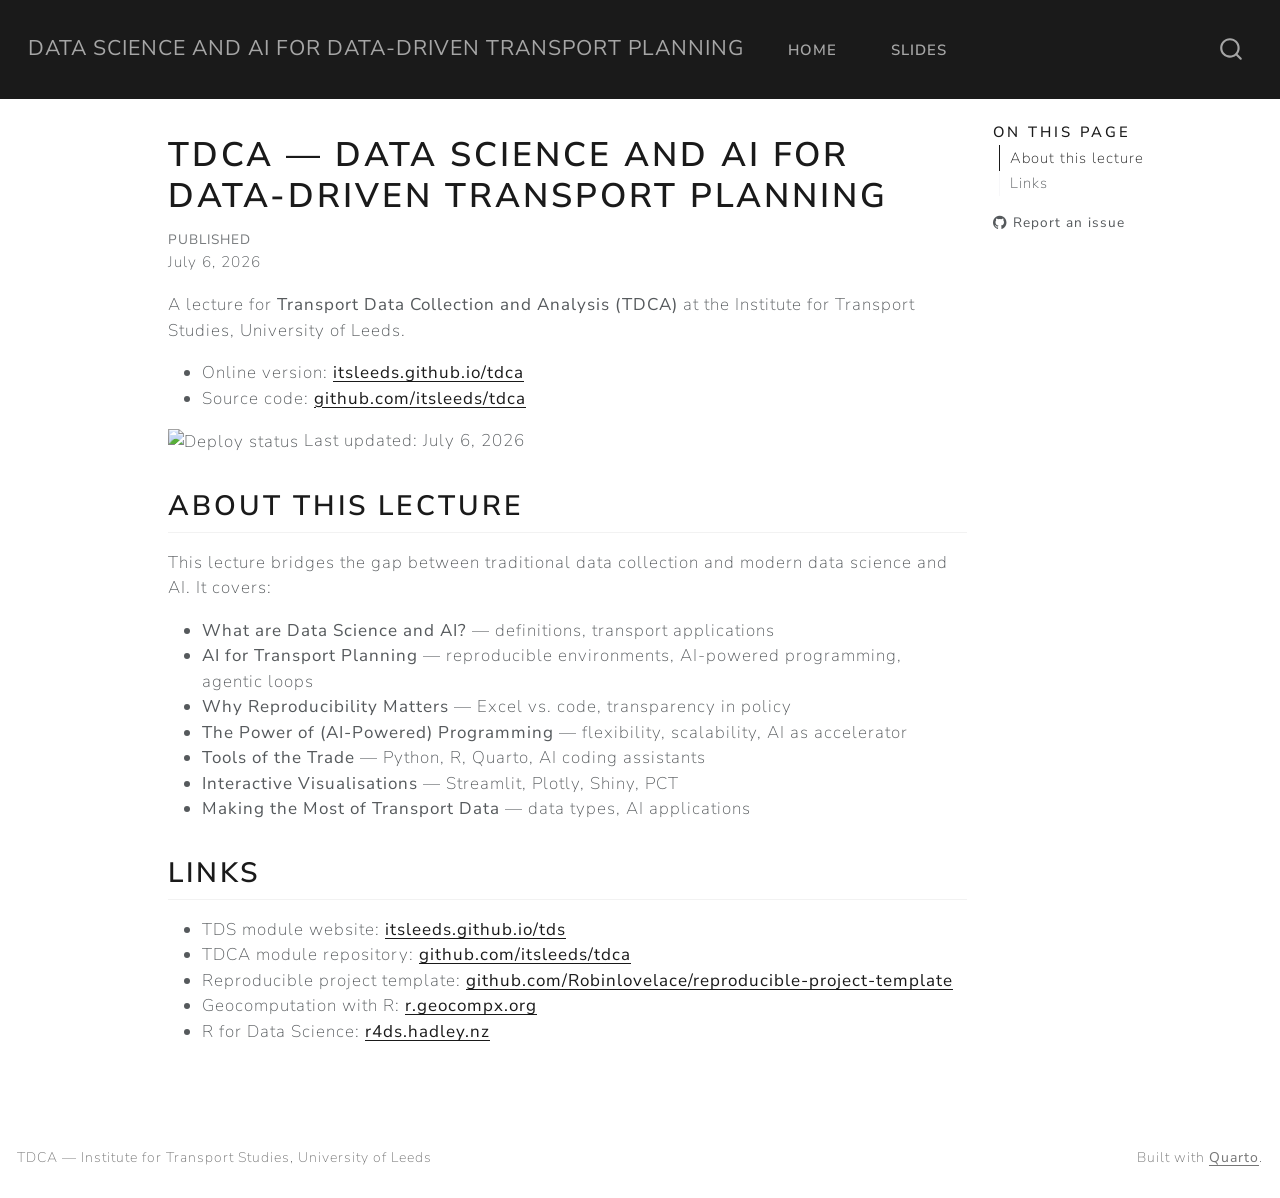
==== index.html @ 97968d09 "deploy: ed99314c692315aa663c4a4a95f0a40eed7cabc4" ====
<!DOCTYPE html>
<html xmlns="http://www.w3.org/1999/xhtml" lang="en" xml:lang="en"><head>

<meta charset="utf-8">
<meta name="generator" content="quarto-1.9.38">

<meta name="viewport" content="width=device-width, initial-scale=1.0, user-scalable=yes">

<meta name="dcterms.date" content="2026-07-06">

<title>TDCA — Data Science and AI for Data-Driven Transport Planning – Data Science and AI for Data-Driven Transport Planning</title>
<style>
/* Default styles provided by pandoc.
** See https://pandoc.org/MANUAL.html#variables-for-html for config info.
*/
code{white-space: pre-wrap;}
span.smallcaps{font-variant: small-caps;}
div.columns{display: flex; gap: min(4vw, 1.5em);}
div.column{flex: auto; overflow-x: auto;}
div.hanging-indent{margin-left: 1.5em; text-indent: -1.5em;}
ul.task-list{list-style: none;}
ul.task-list li input[type="checkbox"] {
  width: 0.8em;
  margin: 0 0.8em 0.2em -1em; /* quarto-specific, see https://github.com/quarto-dev/quarto-cli/issues/4556 */ 
  vertical-align: middle;
}
</style>


<script src="site_libs/quarto-nav/quarto-nav.js"></script>
<script src="site_libs/quarto-nav/headroom.min.js"></script>
<script src="site_libs/clipboard/clipboard.min.js"></script>
<script src="site_libs/quarto-search/autocomplete.umd.js"></script>
<script src="site_libs/quarto-search/fuse.min.js"></script>
<script src="site_libs/quarto-search/quarto-search.js"></script>
<meta name="quarto:offset" content="./">
<script src="site_libs/quarto-html/quarto.js" type="module"></script>
<script src="site_libs/quarto-html/tabsets/tabsets.js" type="module"></script>
<script src="site_libs/quarto-html/popper.min.js"></script>
<script src="site_libs/quarto-html/tippy.umd.min.js"></script>
<script src="site_libs/quarto-html/anchor.min.js"></script>
<link href="site_libs/quarto-html/tippy.css" rel="stylesheet">
<link href="site_libs/quarto-html/quarto-syntax-highlighting-15634bcf2e68342d4ad2dfa704d543f6.css" rel="stylesheet" id="quarto-text-highlighting-styles">
<script src="site_libs/bootstrap/bootstrap.min.js"></script>
<link href="site_libs/bootstrap/bootstrap-icons.css" rel="stylesheet">
<link href="site_libs/bootstrap/bootstrap-f1773c7a4c7e609b81a7f9d1fce4a87c.min.css" rel="stylesheet" append-hash="true" id="quarto-bootstrap" data-mode="light">
<script id="quarto-search-options" type="application/json">{
  "location": "navbar",
  "copy-button": false,
  "collapse-after": 3,
  "panel-placement": "end",
  "type": "overlay",
  "limit": 50,
  "keyboard-shortcut": [
    "f",
    "/",
    "s"
  ],
  "show-item-context": false,
  "language": {
    "search-no-results-text": "No results",
    "search-matching-documents-text": "matching documents",
    "search-copy-link-title": "Copy link to search",
    "search-hide-matches-text": "Hide additional matches",
    "search-more-match-text": "more match in this document",
    "search-more-matches-text": "more matches in this document",
    "search-clear-button-title": "Clear",
    "search-text-placeholder": "",
    "search-detached-cancel-button-title": "Cancel",
    "search-submit-button-title": "Submit",
    "search-label": "Search"
  }
}</script>


</head>

<body class="nav-fixed quarto-light">

<div id="quarto-search-results"></div>
  <header id="quarto-header" class="headroom fixed-top">
    <nav class="navbar navbar-expand-lg " data-bs-theme="dark">
      <div class="navbar-container container-fluid">
      <div class="navbar-brand-container mx-auto">
    <a class="navbar-brand" href="./index.html">
    <span class="navbar-title">Data Science and AI for Data-Driven Transport Planning</span>
    </a>
  </div>
            <div id="quarto-search" class="" title="Search"></div>
          <button class="navbar-toggler" type="button" data-bs-toggle="collapse" data-bs-target="#navbarCollapse" aria-controls="navbarCollapse" role="menu" aria-expanded="false" aria-label="Toggle navigation" onclick="if (window.quartoToggleHeadroom) { window.quartoToggleHeadroom(); }">
  <span class="navbar-toggler-icon"></span>
</button>
          <div class="collapse navbar-collapse" id="navbarCollapse">
            <ul class="navbar-nav navbar-nav-scroll me-auto">
  <li class="nav-item">
    <a class="nav-link active" href="./index.html" aria-current="page"> 
<span class="menu-text">Home</span></a>
  </li>  
  <li class="nav-item">
    <a class="nav-link" href="./slides.html"> 
<span class="menu-text">Slides</span></a>
  </li>  
</ul>
          </div> <!-- /navcollapse -->
            <div class="quarto-navbar-tools">
</div>
      </div> <!-- /container-fluid -->
    </nav>
</header>
<!-- content -->
<div id="quarto-content" class="quarto-container page-columns page-rows-contents page-layout-article page-navbar">
<!-- sidebar -->
<!-- margin-sidebar -->
    <div id="quarto-margin-sidebar" class="sidebar margin-sidebar">
        <nav id="TOC" role="doc-toc" class="toc-active">
    <h2 id="toc-title">On this page</h2>
   
  <ul>
  <li><a href="#about-this-lecture" id="toc-about-this-lecture" class="nav-link active" data-scroll-target="#about-this-lecture">About this lecture</a></li>
  <li><a href="#links" id="toc-links" class="nav-link" data-scroll-target="#links">Links</a></li>
  </ul>
<div class="toc-actions"><ul><li><a href="https://github.com/itsleeds/tdca/issues/new" class="toc-action"><i class="bi bi-github"></i>Report an issue</a></li></ul></div></nav>
    </div>
<!-- main -->
<main class="content" id="quarto-document-content">

<header id="title-block-header" class="quarto-title-block default">
<div class="quarto-title">
<h1 class="title">TDCA — Data Science and AI for Data-Driven Transport Planning</h1>
</div>



<div class="quarto-title-meta">

    
    <div>
    <div class="quarto-title-meta-heading">Published</div>
    <div class="quarto-title-meta-contents">
      <p class="date">July 6, 2026</p>
    </div>
  </div>
  
    
  </div>
  


</header>


<p>A lecture for <strong>Transport Data Collection and Analysis (TDCA)</strong> at the Institute for Transport Studies, University of Leeds.</p>
<ul>
<li>Online version: <a href="https://itsleeds.github.io/tdca/">itsleeds.github.io/tdca</a></li>
<li>Source code: <a href="https://github.com/itsleeds/tdca">github.com/itsleeds/tdca</a></li>
</ul>
<p><img src="https://img.shields.io/github/actions/workflow/status/itsleeds/tdca/publish.yml?branch=main&amp;label=deploy" class="img-fluid" alt="Deploy status"> Last updated: July 6, 2026</p>
<section id="about-this-lecture" class="level2">
<h2 class="anchored" data-anchor-id="about-this-lecture">About this lecture</h2>
<p>This lecture bridges the gap between traditional data collection and modern data science and AI. It covers:</p>
<ul>
<li><strong>What are Data Science and AI?</strong> — definitions, transport applications</li>
<li><strong>AI for Transport Planning</strong> — reproducible environments, AI-powered programming, agentic loops</li>
<li><strong>Why Reproducibility Matters</strong> — Excel vs.&nbsp;code, transparency in policy</li>
<li><strong>The Power of (AI-Powered) Programming</strong> — flexibility, scalability, AI as accelerator</li>
<li><strong>Tools of the Trade</strong> — Python, R, Quarto, AI coding assistants</li>
<li><strong>Interactive Visualisations</strong> — Streamlit, Plotly, Shiny, PCT</li>
<li><strong>Making the Most of Transport Data</strong> — data types, AI applications</li>
</ul>
</section>
<section id="links" class="level2">
<h2 class="anchored" data-anchor-id="links">Links</h2>
<ul>
<li>TDS module website: <a href="https://itsleeds.github.io/tds/">itsleeds.github.io/tds</a></li>
<li>TDCA module repository: <a href="https://github.com/itsleeds/tdca">github.com/itsleeds/tdca</a></li>
<li>Reproducible project template: <a href="https://github.com/Robinlovelace/reproducible-project-template">github.com/Robinlovelace/reproducible-project-template</a></li>
<li>Geocomputation with R: <a href="https://r.geocompx.org/">r.geocompx.org</a></li>
<li>R for Data Science: <a href="https://r4ds.hadley.nz/">r4ds.hadley.nz</a></li>
</ul>


</section>

</main> <!-- /main -->
<script id="quarto-html-after-body" type="application/javascript">
  window.document.addEventListener("DOMContentLoaded", function (event) {
    const icon = "";
    const anchorJS = new window.AnchorJS();
    anchorJS.options = {
      placement: 'right',
      icon: icon
    };
    anchorJS.add('.anchored');
    const isCodeAnnotation = (el) => {
      for (const clz of el.classList) {
        if (clz.startsWith('code-annotation-')) {                     
          return true;
        }
      }
      return false;
    }
    const onCopySuccess = function(e) {
      // button target
      const button = e.trigger;
      // don't keep focus
      button.blur();
      // flash "checked"
      button.classList.add('code-copy-button-checked');
      var currentTitle = button.getAttribute("title");
      button.setAttribute("title", "Copied!");
      let tooltip;
      if (window.bootstrap) {
        button.setAttribute("data-bs-toggle", "tooltip");
        button.setAttribute("data-bs-placement", "left");
        button.setAttribute("data-bs-title", "Copied!");
        tooltip = new bootstrap.Tooltip(button, 
          { trigger: "manual", 
            customClass: "code-copy-button-tooltip",
            offset: [0, -8]});
        tooltip.show();    
      }
      setTimeout(function() {
        if (tooltip) {
          tooltip.hide();
          button.removeAttribute("data-bs-title");
          button.removeAttribute("data-bs-toggle");
          button.removeAttribute("data-bs-placement");
        }
        button.setAttribute("title", currentTitle);
        button.classList.remove('code-copy-button-checked');
      }, 1000);
      // clear code selection
      e.clearSelection();
    }
    const getTextToCopy = function(trigger) {
      const outerScaffold = trigger.parentElement.cloneNode(true);
      const codeEl = outerScaffold.querySelector('code');
      for (const childEl of codeEl.children) {
        if (isCodeAnnotation(childEl)) {
          childEl.remove();
        }
      }
      return codeEl.innerText;
    }
    const clipboard = new window.ClipboardJS('.code-copy-button:not([data-in-quarto-modal])', {
      text: getTextToCopy
    });
    clipboard.on('success', onCopySuccess);
    if (window.document.getElementById('quarto-embedded-source-code-modal')) {
      const clipboardModal = new window.ClipboardJS('.code-copy-button[data-in-quarto-modal]', {
        text: getTextToCopy,
        container: window.document.getElementById('quarto-embedded-source-code-modal')
      });
      clipboardModal.on('success', onCopySuccess);
    }
      var localhostRegex = new RegExp(/^(?:http|https):\/\/localhost\:?[0-9]*\//);
      var mailtoRegex = new RegExp(/^mailto:/);
        var filterRegex = new RegExp('/' + window.location.host + '/');
      var isInternal = (href) => {
          return filterRegex.test(href) || localhostRegex.test(href) || mailtoRegex.test(href);
      }
      // Inspect non-navigation links and adorn them if external
     var links = window.document.querySelectorAll('a[href]:not(.nav-link):not(.navbar-brand):not(.toc-action):not(.sidebar-link):not(.sidebar-item-toggle):not(.pagination-link):not(.no-external):not([aria-hidden]):not(.dropdown-item):not(.quarto-navigation-tool):not(.about-link)');
      for (var i=0; i<links.length; i++) {
        const link = links[i];
        if (!isInternal(link.href)) {
          // undo the damage that might have been done by quarto-nav.js in the case of
          // links that we want to consider external
          if (link.dataset.originalHref !== undefined) {
            link.href = link.dataset.originalHref;
          }
        }
      }
    function tippyHover(el, contentFn, onTriggerFn, onUntriggerFn) {
      const config = {
        allowHTML: true,
        maxWidth: 500,
        delay: 100,
        arrow: false,
        appendTo: function(el) {
            return el.parentElement;
        },
        interactive: true,
        interactiveBorder: 10,
        theme: 'quarto',
        placement: 'bottom-start',
      };
      if (contentFn) {
        config.content = contentFn;
      }
      if (onTriggerFn) {
        config.onTrigger = onTriggerFn;
      }
      if (onUntriggerFn) {
        config.onUntrigger = onUntriggerFn;
      }
      window.tippy(el, config); 
    }
    const noterefs = window.document.querySelectorAll('a[role="doc-noteref"]');
    for (var i=0; i<noterefs.length; i++) {
      const ref = noterefs[i];
      tippyHover(ref, function() {
        // use id or data attribute instead here
        let href = ref.getAttribute('data-footnote-href') || ref.getAttribute('href');
        try { href = new URL(href).hash; } catch {}
        const id = href.replace(/^#\/?/, "");
        const note = window.document.getElementById(id);
        if (note) {
          return note.innerHTML;
        } else {
          return "";
        }
      });
    }
    const xrefs = window.document.querySelectorAll('a.quarto-xref');
    const processXRef = (id, note) => {
      // Strip column container classes
      const stripColumnClz = (el) => {
        el.classList.remove("page-full", "page-columns");
        if (el.children) {
          for (const child of el.children) {
            stripColumnClz(child);
          }
        }
      }
      stripColumnClz(note)
      if (id === null || id.startsWith('sec-')) {
        // Special case sections, only their first couple elements
        const container = document.createElement("div");
        if (note.children && note.children.length > 2) {
          container.appendChild(note.children[0].cloneNode(true));
          for (let i = 1; i < note.children.length; i++) {
            const child = note.children[i];
            if (child.tagName === "P" && child.innerText === "") {
              continue;
            } else {
              container.appendChild(child.cloneNode(true));
              break;
            }
          }
          if (window.Quarto?.typesetMath) {
            window.Quarto.typesetMath(container);
          }
          return container.innerHTML
        } else {
          if (window.Quarto?.typesetMath) {
            window.Quarto.typesetMath(note);
          }
          return note.innerHTML;
        }
      } else {
        // Remove any anchor links if they are present
        const anchorLink = note.querySelector('a.anchorjs-link');
        if (anchorLink) {
          anchorLink.remove();
        }
        if (window.Quarto?.typesetMath) {
          window.Quarto.typesetMath(note);
        }
        if (note.classList.contains("callout")) {
          return note.outerHTML;
        } else {
          return note.innerHTML;
        }
      }
    }
    for (var i=0; i<xrefs.length; i++) {
      const xref = xrefs[i];
      tippyHover(xref, undefined, function(instance) {
        instance.disable();
        let url = xref.getAttribute('href');
        let hash = undefined; 
        if (url.startsWith('#')) {
          hash = url;
        } else {
          try { hash = new URL(url).hash; } catch {}
        }
        if (hash) {
          const id = hash.replace(/^#\/?/, "");
          const note = window.document.getElementById(id);
          if (note !== null) {
            try {
              const html = processXRef(id, note.cloneNode(true));
              instance.setContent(html);
            } finally {
              instance.enable();
              instance.show();
            }
          } else {
            // See if we can fetch this
            fetch(url.split('#')[0])
            .then(res => res.text())
            .then(html => {
              const parser = new DOMParser();
              const htmlDoc = parser.parseFromString(html, "text/html");
              const note = htmlDoc.getElementById(id);
              if (note !== null) {
                const html = processXRef(id, note);
                instance.setContent(html);
              } 
            }).finally(() => {
              instance.enable();
              instance.show();
            });
          }
        } else {
          // See if we can fetch a full url (with no hash to target)
          // This is a special case and we should probably do some content thinning / targeting
          fetch(url)
          .then(res => res.text())
          .then(html => {
            const parser = new DOMParser();
            const htmlDoc = parser.parseFromString(html, "text/html");
            const note = htmlDoc.querySelector('main.content');
            if (note !== null) {
              // This should only happen for chapter cross references
              // (since there is no id in the URL)
              // remove the first header
              if (note.children.length > 0 && note.children[0].tagName === "HEADER") {
                note.children[0].remove();
              }
              const html = processXRef(null, note);
              instance.setContent(html);
            } 
          }).finally(() => {
            instance.enable();
            instance.show();
          });
        }
      }, function(instance) {
      });
    }
        let selectedAnnoteEl;
        const selectorForAnnotation = ( cell, annotation) => {
          let cellAttr = 'data-code-cell="' + cell + '"';
          let lineAttr = 'data-code-annotation="' +  annotation + '"';
          const selector = 'span[' + cellAttr + '][' + lineAttr + ']';
          return selector;
        }
        const selectCodeLines = (annoteEl) => {
          const doc = window.document;
          const targetCell = annoteEl.getAttribute("data-target-cell");
          const targetAnnotation = annoteEl.getAttribute("data-target-annotation");
          const annoteSpan = window.document.querySelector(selectorForAnnotation(targetCell, targetAnnotation));
          const lines = annoteSpan.getAttribute("data-code-lines").split(",");
          const lineIds = lines.map((line) => {
            return targetCell + "-" + line;
          })
          let top = null;
          let height = null;
          let parent = null;
          if (lineIds.length > 0) {
              //compute the position of the single el (top and bottom and make a div)
              const el = window.document.getElementById(lineIds[0]);
              top = el.offsetTop;
              height = el.offsetHeight;
              parent = el.parentElement.parentElement;
            if (lineIds.length > 1) {
              const lastEl = window.document.getElementById(lineIds[lineIds.length - 1]);
              const bottom = lastEl.offsetTop + lastEl.offsetHeight;
              height = bottom - top;
            }
            if (top !== null && height !== null && parent !== null) {
              // cook up a div (if necessary) and position it 
              let div = window.document.getElementById("code-annotation-line-highlight");
              if (div === null) {
                div = window.document.createElement("div");
                div.setAttribute("id", "code-annotation-line-highlight");
                div.style.position = 'absolute';
                parent.appendChild(div);
              }
              div.style.top = top - 2 + "px";
              div.style.height = height + 4 + "px";
              div.style.left = 0;
              let gutterDiv = window.document.getElementById("code-annotation-line-highlight-gutter");
              if (gutterDiv === null) {
                gutterDiv = window.document.createElement("div");
                gutterDiv.setAttribute("id", "code-annotation-line-highlight-gutter");
                gutterDiv.style.position = 'absolute';
                const codeCell = window.document.getElementById(targetCell);
                const gutter = codeCell.querySelector('.code-annotation-gutter');
                gutter.appendChild(gutterDiv);
              }
              gutterDiv.style.top = top - 2 + "px";
              gutterDiv.style.height = height + 4 + "px";
            }
            selectedAnnoteEl = annoteEl;
          }
        };
        const unselectCodeLines = () => {
          const elementsIds = ["code-annotation-line-highlight", "code-annotation-line-highlight-gutter"];
          elementsIds.forEach((elId) => {
            const div = window.document.getElementById(elId);
            if (div) {
              div.remove();
            }
          });
          selectedAnnoteEl = undefined;
        };
          // Handle positioning of the toggle
      window.addEventListener(
        "resize",
        throttle(() => {
          elRect = undefined;
          if (selectedAnnoteEl) {
            selectCodeLines(selectedAnnoteEl);
          }
        }, 10)
      );
      function throttle(fn, ms) {
      let throttle = false;
      let timer;
        return (...args) => {
          if(!throttle) { // first call gets through
              fn.apply(this, args);
              throttle = true;
          } else { // all the others get throttled
              if(timer) clearTimeout(timer); // cancel #2
              timer = setTimeout(() => {
                fn.apply(this, args);
                timer = throttle = false;
              }, ms);
          }
        };
      }
        // Attach click handler to the DT
        const annoteDls = window.document.querySelectorAll('dt[data-target-cell]');
        for (const annoteDlNode of annoteDls) {
          annoteDlNode.addEventListener('click', (event) => {
            const clickedEl = event.target;
            if (clickedEl !== selectedAnnoteEl) {
              unselectCodeLines();
              const activeEl = window.document.querySelector('dt[data-target-cell].code-annotation-active');
              if (activeEl) {
                activeEl.classList.remove('code-annotation-active');
              }
              selectCodeLines(clickedEl);
              clickedEl.classList.add('code-annotation-active');
            } else {
              // Unselect the line
              unselectCodeLines();
              clickedEl.classList.remove('code-annotation-active');
            }
          });
        }
    const findCites = (el) => {
      const parentEl = el.parentElement;
      if (parentEl) {
        const cites = parentEl.dataset.cites;
        if (cites) {
          return {
            el,
            cites: cites.split(' ')
          };
        } else {
          return findCites(el.parentElement)
        }
      } else {
        return undefined;
      }
    };
    var bibliorefs = window.document.querySelectorAll('a[role="doc-biblioref"]');
    for (var i=0; i<bibliorefs.length; i++) {
      const ref = bibliorefs[i];
      const citeInfo = findCites(ref);
      if (citeInfo) {
        tippyHover(citeInfo.el, function() {
          var popup = window.document.createElement('div');
          citeInfo.cites.forEach(function(cite) {
            var citeDiv = window.document.createElement('div');
            citeDiv.classList.add('hanging-indent');
            citeDiv.classList.add('csl-entry');
            var biblioDiv = window.document.getElementById('ref-' + cite);
            if (biblioDiv) {
              citeDiv.innerHTML = biblioDiv.innerHTML;
            }
            popup.appendChild(citeDiv);
          });
          return popup.innerHTML;
        });
      }
    }
  });
  </script>
</div> <!-- /content -->
<footer class="footer">
  <div class="nav-footer">
    <div class="nav-footer-left">
<p>TDCA — Institute for Transport Studies, University of Leeds</p>
</div>   
    <div class="nav-footer-center">
      &nbsp;
    <div class="toc-actions d-sm-block d-md-none"><ul><li><a href="https://github.com/itsleeds/tdca/issues/new" class="toc-action"><i class="bi bi-github"></i>Report an issue</a></li></ul></div></div>
    <div class="nav-footer-right">
<p>Built with <a href="https://quarto.org/">Quarto</a>.</p>
</div>
  </div>
</footer>




</body></html>
---- site_libs/quarto-html/tippy.css ----
.tippy-box[data-animation=fade][data-state=hidden]{opacity:0}[data-tippy-root]{max-width:calc(100vw - 10px)}.tippy-box{position:relative;background-color:#333;color:#fff;border-radius:4px;font-size:14px;line-height:1.4;white-space:normal;outline:0;transition-property:transform,visibility,opacity}.tippy-box[data-placement^=top]>.tippy-arrow{bottom:0}.tippy-box[data-placement^=top]>.tippy-arrow:before{bottom:-7px;left:0;border-width:8px 8px 0;border-top-color:initial;transform-origin:center top}.tippy-box[data-placement^=bottom]>.tippy-arrow{top:0}.tippy-box[data-placement^=bottom]>.tippy-arrow:before{top:-7px;left:0;border-width:0 8px 8px;border-bottom-color:initial;transform-origin:center bottom}.tippy-box[data-placement^=left]>.tippy-arrow{right:0}.tippy-box[data-placement^=left]>.tippy-arrow:before{border-width:8px 0 8px 8px;border-left-color:initial;right:-7px;transform-origin:center left}.tippy-box[data-placement^=right]>.tippy-arrow{left:0}.tippy-box[data-placement^=right]>.tippy-arrow:before{left:-7px;border-width:8px 8px 8px 0;border-right-color:initial;transform-origin:center right}.tippy-box[data-inertia][data-state=visible]{transition-timing-function:cubic-bezier(.54,1.5,.38,1.11)}.tippy-arrow{width:16px;height:16px;color:#333}.tippy-arrow:before{content:"";position:absolute;border-color:transparent;border-style:solid}.tippy-content{position:relative;padding:5px 9px;z-index:1}
---- site_libs/quarto-html/quarto-syntax-highlighting-15634bcf2e68342d4ad2dfa704d543f6.css ----
/* quarto syntax highlight colors */
:root {
  --quarto-hl-ot-color: #003B4F;
  --quarto-hl-at-color: #657422;
  --quarto-hl-ss-color: #20794D;
  --quarto-hl-an-color: #5E5E5E;
  --quarto-hl-fu-color: #4758AB;
  --quarto-hl-st-color: #20794D;
  --quarto-hl-cf-color: #003B4F;
  --quarto-hl-op-color: #5E5E5E;
  --quarto-hl-er-color: #AD0000;
  --quarto-hl-bn-color: #AD0000;
  --quarto-hl-al-color: #AD0000;
  --quarto-hl-va-color: #111111;
  --quarto-hl-bu-color: inherit;
  --quarto-hl-ex-color: inherit;
  --quarto-hl-pp-color: #AD0000;
  --quarto-hl-in-color: #5E5E5E;
  --quarto-hl-vs-color: #20794D;
  --quarto-hl-wa-color: #5E5E5E;
  --quarto-hl-do-color: #5E5E5E;
  --quarto-hl-im-color: #00769E;
  --quarto-hl-ch-color: #20794D;
  --quarto-hl-dt-color: #AD0000;
  --quarto-hl-fl-color: #AD0000;
  --quarto-hl-co-color: #5E5E5E;
  --quarto-hl-cv-color: #5E5E5E;
  --quarto-hl-cn-color: #8f5902;
  --quarto-hl-sc-color: #5E5E5E;
  --quarto-hl-dv-color: #AD0000;
  --quarto-hl-kw-color: #003B4F;
}

/* other quarto variables */
:root {
  --quarto-font-monospace: SFMono-Regular, Menlo, Monaco, Consolas, "Liberation Mono", "Courier New", monospace;
}

/* syntax highlight based on Pandoc's rules */
pre > code.sourceCode > span {
  color: #003B4F;
}

code.sourceCode > span {
  color: #003B4F;
}

div.sourceCode,
div.sourceCode pre.sourceCode {
  color: #003B4F;
}

/* Normal */
code span {
  color: #003B4F;
}

/* Alert */
code span.al {
  color: #AD0000;
  font-style: inherit;
}

/* Annotation */
code span.an {
  color: #5E5E5E;
  font-style: inherit;
}

/* Attribute */
code span.at {
  color: #657422;
  font-style: inherit;
}

/* BaseN */
code span.bn {
  color: #AD0000;
  font-style: inherit;
}

/* BuiltIn */
code span.bu {
  font-style: inherit;
}

/* ControlFlow */
code span.cf {
  color: #003B4F;
  font-weight: bold;
  font-style: inherit;
}

/* Char */
code span.ch {
  color: #20794D;
  font-style: inherit;
}

/* Constant */
code span.cn {
  color: #8f5902;
  font-style: inherit;
}

/* Comment */
code span.co {
  color: #5E5E5E;
  font-style: inherit;
}

/* CommentVar */
code span.cv {
  color: #5E5E5E;
  font-style: italic;
}

/* Documentation */
code span.do {
  color: #5E5E5E;
  font-style: italic;
}

/* DataType */
code span.dt {
  color: #AD0000;
  font-style: inherit;
}

/* DecVal */
code span.dv {
  color: #AD0000;
  font-style: inherit;
}

/* Error */
code span.er {
  color: #AD0000;
  font-style: inherit;
}

/* Extension */
code span.ex {
  font-style: inherit;
}

/* Float */
code span.fl {
  color: #AD0000;
  font-style: inherit;
}

/* Function */
code span.fu {
  color: #4758AB;
  font-style: inherit;
}

/* Import */
code span.im {
  color: #00769E;
  font-style: inherit;
}

/* Information */
code span.in {
  color: #5E5E5E;
  font-style: inherit;
}

/* Keyword */
code span.kw {
  color: #003B4F;
  font-weight: bold;
  font-style: inherit;
}

/* Operator */
code span.op {
  color: #5E5E5E;
  font-style: inherit;
}

/* Other */
code span.ot {
  color: #003B4F;
  font-style: inherit;
}

/* Preprocessor */
code span.pp {
  color: #AD0000;
  font-style: inherit;
}

/* SpecialChar */
code span.sc {
  color: #5E5E5E;
  font-style: inherit;
}

/* SpecialString */
code span.ss {
  color: #20794D;
  font-style: inherit;
}

/* String */
code span.st {
  color: #20794D;
  font-style: inherit;
}

/* Variable */
code span.va {
  color: #111111;
  font-style: inherit;
}

/* VerbatimString */
code span.vs {
  color: #20794D;
  font-style: inherit;
}

/* Warning */
code span.wa {
  color: #5E5E5E;
  font-style: italic;
}

.prevent-inlining {
  content: "</";
}

/*# sourceMappingURL=f23921c56f73e400b49028c9186a1aa0.css.map */
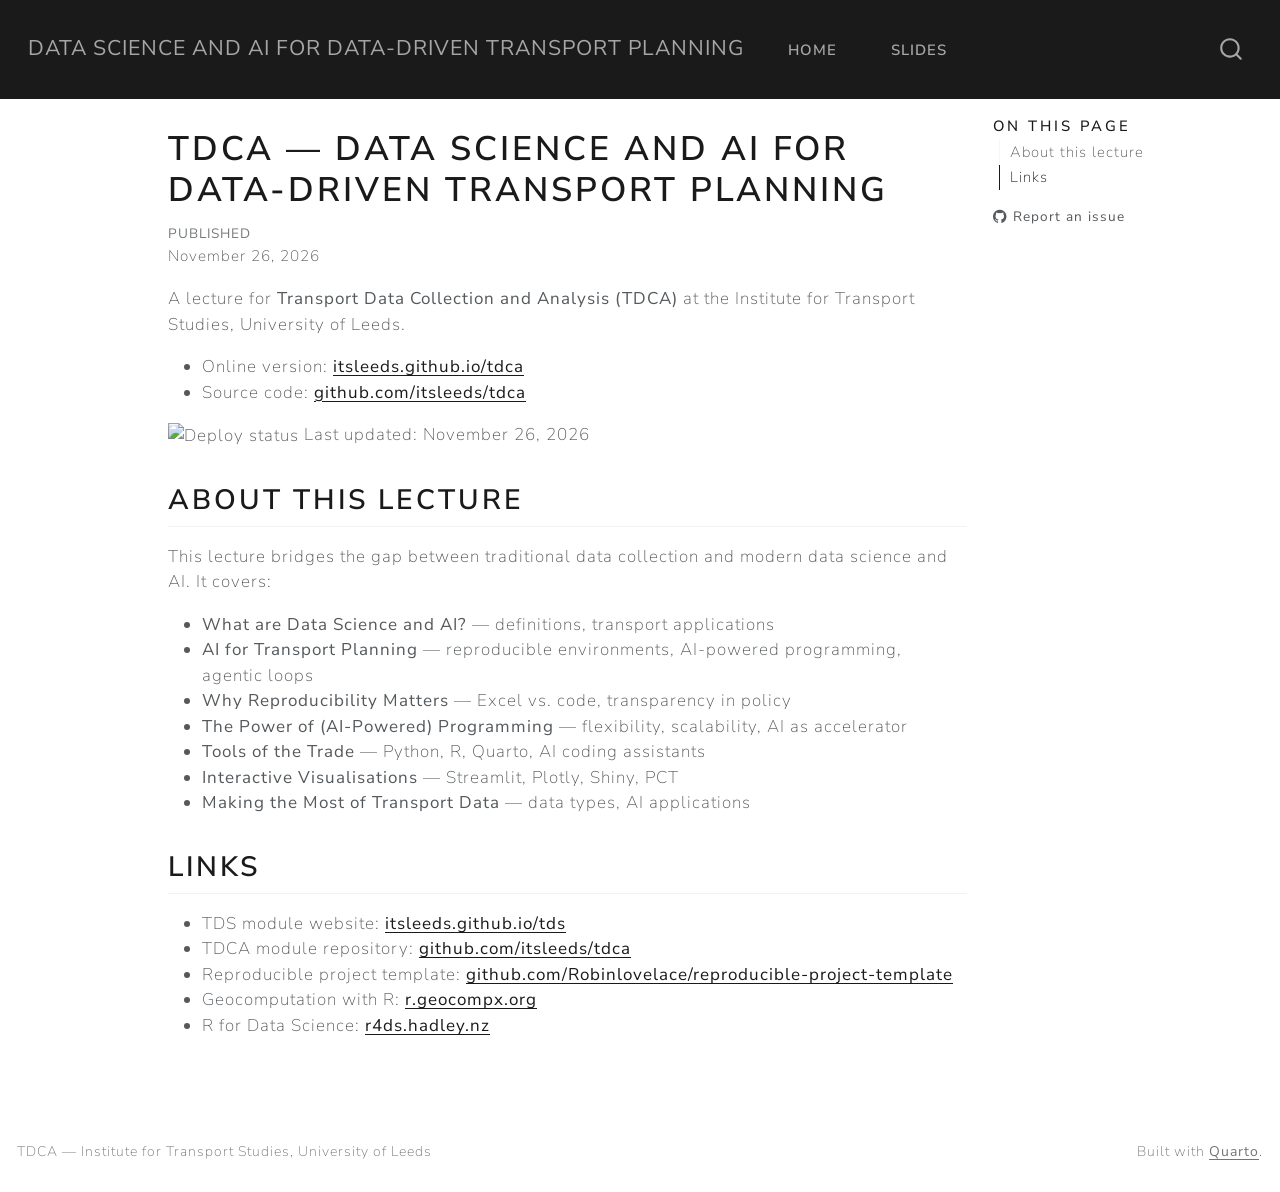
==== commit f24ef3b9: "deploy: f62b4ba19059675403d0645ef12f545d68cb983b" ====
--- a/index.html
+++ b/index.html
@@ -2,21 +2,24 @@
 <html xmlns="http://www.w3.org/1999/xhtml" lang="en" xml:lang="en"><head>
 
 <meta charset="utf-8">
-<meta name="generator" content="quarto-1.9.38">
+<meta name="generator" content="quarto-1.11.9">
 
 <meta name="viewport" content="width=device-width, initial-scale=1.0, user-scalable=yes">
 
-<meta name="dcterms.date" content="2026-07-06">
+<meta name="dcterms.date" content="2026-11-26">
 
 <title>TDCA — Data Science and AI for Data-Driven Transport Planning – Data Science and AI for Data-Driven Transport Planning</title>
 <style>
 /* Default styles provided by pandoc.
 ** See https://pandoc.org/MANUAL.html#variables-for-html for config info.
 */
-code{white-space: pre-wrap;}
 span.smallcaps{font-variant: small-caps;}
-div.columns{display: flex; gap: min(4vw, 1.5em);}
-div.column{flex: auto; overflow-x: auto;}
+div.columns{display: flex; gap: 1.5em;}
+div.column{flex: auto;}
+@media screen {
+div.columns{gap: min(4vw, 1.5em);}
+div.column{overflow-x: auto;}
+}
 div.hanging-indent{margin-left: 1.5em; text-indent: -1.5em;}
 ul.task-list{list-style: none;}
 ul.task-list li input[type="checkbox"] {
@@ -36,14 +39,15 @@
 <meta name="quarto:offset" content="./">
 <script src="site_libs/quarto-html/quarto.js" type="module"></script>
 <script src="site_libs/quarto-html/tabsets/tabsets.js" type="module"></script>
+<script src="site_libs/quarto-html/scrollable-regions/scrollable-regions.js" type="module"></script>
 <script src="site_libs/quarto-html/popper.min.js"></script>
 <script src="site_libs/quarto-html/tippy.umd.min.js"></script>
 <script src="site_libs/quarto-html/anchor.min.js"></script>
 <link href="site_libs/quarto-html/tippy.css" rel="stylesheet">
-<link href="site_libs/quarto-html/quarto-syntax-highlighting-15634bcf2e68342d4ad2dfa704d543f6.css" rel="stylesheet" id="quarto-text-highlighting-styles">
+<link href="site_libs/quarto-html/quarto-syntax-highlighting-63b5708e65d6cd79cd7618c58d0c21e7.css" rel="stylesheet" id="quarto-text-highlighting-styles">
 <script src="site_libs/bootstrap/bootstrap.min.js"></script>
 <link href="site_libs/bootstrap/bootstrap-icons.css" rel="stylesheet">
-<link href="site_libs/bootstrap/bootstrap-f1773c7a4c7e609b81a7f9d1fce4a87c.min.css" rel="stylesheet" append-hash="true" id="quarto-bootstrap" data-mode="light">
+<link href="site_libs/bootstrap/bootstrap-6035d30dbe831c55015e70fd951ec624.min.css" rel="stylesheet" append-hash="true" id="quarto-bootstrap" data-mode="light">
 <script id="quarto-search-options" type="application/json">{
   "location": "navbar",
   "copy-button": false,
@@ -75,19 +79,18 @@
 
 </head>
 
-<body class="nav-fixed quarto-light">
+<body class="nav-fixed quarto-light"><a id="quarto-skip-link" class="visually-hidden-focusable" href="#quarto-document-content">Skip to main content</a>
 
 <div id="quarto-search-results"></div>
   <header id="quarto-header" class="headroom fixed-top">
-    <nav class="navbar navbar-expand-lg " data-bs-theme="dark">
+    <nav class="navbar navbar-expand-lg " data-bs-theme="dark" aria-label="Site">
       <div class="navbar-container container-fluid">
       <div class="navbar-brand-container mx-auto">
     <a class="navbar-brand" href="./index.html">
     <span class="navbar-title">Data Science and AI for Data-Driven Transport Planning</span>
     </a>
   </div>
-            <div id="quarto-search" class="" title="Search"></div>
-          <button class="navbar-toggler" type="button" data-bs-toggle="collapse" data-bs-target="#navbarCollapse" aria-controls="navbarCollapse" role="menu" aria-expanded="false" aria-label="Toggle navigation" onclick="if (window.quartoToggleHeadroom) { window.quartoToggleHeadroom(); }">
+          <button class="navbar-toggler" type="button" data-bs-toggle="collapse" data-bs-target="#navbarCollapse" aria-controls="navbarCollapse" aria-expanded="false" aria-label="Toggle navigation" onclick="if (window.quartoToggleHeadroom) { window.quartoToggleHeadroom(); }">
   <span class="navbar-toggler-icon"></span>
 </button>
           <div class="collapse navbar-collapse" id="navbarCollapse">
@@ -104,6 +107,7 @@
           </div> <!-- /navcollapse -->
             <div class="quarto-navbar-tools">
 </div>
+            <div id="quarto-search" class="" title="Search"></div>
       </div> <!-- /container-fluid -->
     </nav>
 </header>
@@ -112,7 +116,7 @@
 <!-- sidebar -->
 <!-- margin-sidebar -->
     <div id="quarto-margin-sidebar" class="sidebar margin-sidebar">
-        <nav id="TOC" role="doc-toc" class="toc-active">
+        <nav id="TOC" role="doc-toc" aria-labelledby="toc-title" class="toc-active">
     <h2 id="toc-title">On this page</h2>
    
   <ul>
@@ -122,7 +126,7 @@
 <div class="toc-actions"><ul><li><a href="https://github.com/itsleeds/tdca/issues/new" class="toc-action"><i class="bi bi-github"></i>Report an issue</a></li></ul></div></nav>
     </div>
 <!-- main -->
-<main class="content" id="quarto-document-content">
+<main class="content" id="quarto-document-content" tabindex="-1">
 
 <header id="title-block-header" class="quarto-title-block default">
 <div class="quarto-title">
@@ -137,7 +141,7 @@
     <div>
     <div class="quarto-title-meta-heading">Published</div>
     <div class="quarto-title-meta-contents">
-      <p class="date">July 6, 2026</p>
+      <p class="date">November 26, 2026</p>
     </div>
   </div>
   
@@ -154,7 +158,7 @@
 <li>Online version: <a href="https://itsleeds.github.io/tdca/">itsleeds.github.io/tdca</a></li>
 <li>Source code: <a href="https://github.com/itsleeds/tdca">github.com/itsleeds/tdca</a></li>
 </ul>
-<p><img src="https://img.shields.io/github/actions/workflow/status/itsleeds/tdca/publish.yml?branch=main&amp;label=deploy" class="img-fluid" alt="Deploy status"> Last updated: July 6, 2026</p>
+<p><img src="https://img.shields.io/github/actions/workflow/status/itsleeds/tdca/publish.yml?branch=main&amp;label=deploy" class="img-fluid" alt="Deploy status"> Last updated: November 26, 2026</p>
 <section id="about-this-lecture" class="level2">
 <h2 class="anchored" data-anchor-id="about-this-lecture">About this lecture</h2>
 <p>This lecture bridges the gap between traditional data collection and modern data science and AI. It covers:</p>
@@ -260,7 +264,8 @@
           return filterRegex.test(href) || localhostRegex.test(href) || mailtoRegex.test(href);
       }
       // Inspect non-navigation links and adorn them if external
-     var links = window.document.querySelectorAll('a[href]:not(.nav-link):not(.navbar-brand):not(.toc-action):not(.sidebar-link):not(.sidebar-item-toggle):not(.pagination-link):not(.no-external):not([aria-hidden]):not(.dropdown-item):not(.quarto-navigation-tool):not(.about-link)');
+      window.quartoDecorateExternalLinks = function (root) {
+     var links = (root || window.document).querySelectorAll('a[href]:not(.nav-link):not(.navbar-brand):not(.toc-action):not(.sidebar-link):not(.sidebar-item-toggle):not(.pagination-link):not(.no-external):not([aria-hidden]):not(.dropdown-item):not(.quarto-navigation-tool):not(.about-link)');
       for (var i=0; i<links.length; i++) {
         const link = links[i];
         if (!isInternal(link.href)) {
@@ -269,8 +274,69 @@
           if (link.dataset.originalHref !== undefined) {
             link.href = link.dataset.originalHref;
           }
-        }
-      }
+          if (!link.classList.contains('no-external-icon')) {
+          }
+        }
+      }
+      };
+      window.quartoDecorateExternalLinks(window.document);
+    // Esc closes the popup (WCAG 1.4.13) and focus leaving both trigger and
+    // popup closes it (WCAG 2.4.11); tippy handles neither for interactive popups.
+    const hideOnEscAndFocusOut = {
+      name: 'hideOnEscAndFocusOut',
+      defaultValue: true,
+      fn(instance) {
+        const dismiss = () => {
+          // A show scheduled by the trigger delay would otherwise reopen it
+          instance.clearDelayTimeouts();
+          instance.hide();
+        };
+        const onKeyDown = (event) => {
+          if (event.key !== 'Escape') {
+            return;
+          }
+          // Keep Esc from also reaching page handlers (e.g. reveal.js overview),
+          // except an open reveal.js slide menu, which Esc should close too.
+          // The menu handles keys only when its keyboard option is on.
+          const menuHandlesEsc = window.Reveal?.getPlugin?.('menu')?.isOpen() &&
+            window.Reveal.getConfig().menu?.keyboard !== false;
+          if (!menuHandlesEsc) {
+            event.stopPropagation();
+          }
+          if (instance.popper.contains(window.document.activeElement)) {
+            // Disabled while refocusing so the focus trigger does not reopen it
+            instance.disable();
+            instance.reference.focus();
+            instance.enable();
+          }
+          dismiss();
+        };
+        const onFocusOut = (event) => {
+          const target = event.relatedTarget;
+          if (target && !instance.reference.contains(target) &&
+              !instance.popper.contains(target)) {
+            dismiss();
+          }
+        };
+        // On the trigger too: a click trigger (code-annotations: select) has no
+        // blur handling. Attached for the instance's lifetime so leaving the
+        // trigger also cancels a show still pending on the trigger delay.
+        instance.reference.addEventListener('focusout', onFocusOut);
+        return {
+          onShow() {
+            window.document.addEventListener('keydown', onKeyDown, true);
+            instance.popper.addEventListener('focusout', onFocusOut);
+          },
+          onHide() {
+            window.document.removeEventListener('keydown', onKeyDown, true);
+            instance.popper.removeEventListener('focusout', onFocusOut);
+          },
+          onDestroy() {
+            instance.reference.removeEventListener('focusout', onFocusOut);
+          },
+        };
+      },
+    };
     function tippyHover(el, contentFn, onTriggerFn, onUntriggerFn) {
       const config = {
         allowHTML: true,
@@ -284,6 +350,7 @@
         interactiveBorder: 10,
         theme: 'quarto',
         placement: 'bottom-start',
+        plugins: [hideOnEscAndFocusOut],
       };
       if (contentFn) {
         config.content = contentFn;
@@ -446,44 +513,54 @@
           const lineIds = lines.map((line) => {
             return targetCell + "-" + line;
           })
-          let top = null;
-          let height = null;
-          let parent = null;
+          // Each band is positioned against its own containing block, which is
+          // not the offsetParent of the lines, so place it from client rects.
+          const placeBand = (band, firstEl, lastEl, codeBlock) => {
+            const container = band.offsetParent;
+            if (container === null) {
+              return;
+            }
+            const containerRect = container.getBoundingClientRect();
+            // Reveal.js scales slides with a transform, so convert client
+            // pixels back to the CSS pixels of the container.
+            const scale = containerRect.height / container.offsetHeight || 1;
+            const firstRect = firstEl.getBoundingClientRect();
+            const lastRect = lastEl.getBoundingClientRect();
+            const top = (firstRect.top - containerRect.top) / scale - container.clientTop + container.scrollTop;
+            const height = (lastRect.bottom - firstRect.top) / scale;
+            band.style.top = top - 2 + "px";
+            band.style.height = height + 4 + "px";
+            if (codeBlock) {
+              // Without the copy button wrapper, the containing block is wider
+              // than the code block, so span the code block explicitly.
+              const blockRect = codeBlock.getBoundingClientRect();
+              band.style.left = (blockRect.left - containerRect.left) / scale - container.clientLeft + container.scrollLeft + "px";
+              band.style.width = blockRect.width / scale + "px";
+            }
+          };
           if (lineIds.length > 0) {
-              //compute the position of the single el (top and bottom and make a div)
-              const el = window.document.getElementById(lineIds[0]);
-              top = el.offsetTop;
-              height = el.offsetHeight;
-              parent = el.parentElement.parentElement;
-            if (lineIds.length > 1) {
-              const lastEl = window.document.getElementById(lineIds[lineIds.length - 1]);
-              const bottom = lastEl.offsetTop + lastEl.offsetHeight;
-              height = bottom - top;
-            }
-            if (top !== null && height !== null && parent !== null) {
-              // cook up a div (if necessary) and position it 
-              let div = window.document.getElementById("code-annotation-line-highlight");
-              if (div === null) {
-                div = window.document.createElement("div");
-                div.setAttribute("id", "code-annotation-line-highlight");
-                div.style.position = 'absolute';
-                parent.appendChild(div);
-              }
-              div.style.top = top - 2 + "px";
-              div.style.height = height + 4 + "px";
-              div.style.left = 0;
-              let gutterDiv = window.document.getElementById("code-annotation-line-highlight-gutter");
-              if (gutterDiv === null) {
-                gutterDiv = window.document.createElement("div");
-                gutterDiv.setAttribute("id", "code-annotation-line-highlight-gutter");
-                gutterDiv.style.position = 'absolute';
-                const codeCell = window.document.getElementById(targetCell);
-                const gutter = codeCell.querySelector('.code-annotation-gutter');
-                gutter.appendChild(gutterDiv);
-              }
-              gutterDiv.style.top = top - 2 + "px";
-              gutterDiv.style.height = height + 4 + "px";
-            }
+            const el = window.document.getElementById(lineIds[0]);
+            const lastEl = window.document.getElementById(lineIds[lineIds.length - 1]);
+            const parent = el.parentElement.parentElement;
+            // cook up a div (if necessary) and position it
+            let div = window.document.getElementById("code-annotation-line-highlight");
+            if (div === null) {
+              div = window.document.createElement("div");
+              div.setAttribute("id", "code-annotation-line-highlight");
+              div.style.position = 'absolute';
+              parent.appendChild(div);
+            }
+            placeBand(div, el, lastEl, parent.closest("div.sourceCode") || parent);
+            let gutterDiv = window.document.getElementById("code-annotation-line-highlight-gutter");
+            if (gutterDiv === null) {
+              gutterDiv = window.document.createElement("div");
+              gutterDiv.setAttribute("id", "code-annotation-line-highlight-gutter");
+              gutterDiv.style.position = 'absolute';
+              const codeCell = window.document.getElementById(targetCell);
+              const gutter = codeCell.querySelector('.code-annotation-gutter');
+              gutter.appendChild(gutterDiv);
+            }
+            placeBand(gutterDiv, el, lastEl);
             selectedAnnoteEl = annoteEl;
           }
         };
@@ -582,6 +659,9 @@
     }
   });
   </script>
+  <script type="application/javascript">
+  window.quartoScrollableRegionsLabels = {"code":"Scrollable code","output":"Scrollable output"};
+  </script>
 </div> <!-- /content -->
 <footer class="footer">
   <div class="nav-footer">
--- a/site_libs/quarto-html/quarto-syntax-highlighting-63b5708e65d6cd79cd7618c58d0c21e7.css
+++ b/site_libs/quarto-html/quarto-syntax-highlighting-63b5708e65d6cd79cd7618c58d0c21e7.css
@@ -0,0 +1,236 @@
+/* quarto syntax highlight colors */
+:root {
+  --quarto-hl-ot-color: #003B4F;
+  --quarto-hl-at-color: #657422;
+  --quarto-hl-ss-color: #20794D;
+  --quarto-hl-an-color: #5E5E5E;
+  --quarto-hl-fu-color: #4758AB;
+  --quarto-hl-st-color: #20794D;
+  --quarto-hl-cf-color: #003B4F;
+  --quarto-hl-op-color: #5E5E5E;
+  --quarto-hl-er-color: #AD0000;
+  --quarto-hl-bn-color: #AD0000;
+  --quarto-hl-al-color: #AD0000;
+  --quarto-hl-va-color: #111111;
+  --quarto-hl-bu-color: inherit;
+  --quarto-hl-ex-color: inherit;
+  --quarto-hl-pp-color: #AD0000;
+  --quarto-hl-in-color: #5E5E5E;
+  --quarto-hl-vs-color: #20794D;
+  --quarto-hl-wa-color: #5E5E5E;
+  --quarto-hl-do-color: #5E5E5E;
+  --quarto-hl-im-color: #00769E;
+  --quarto-hl-ch-color: #20794D;
+  --quarto-hl-dt-color: #AD0000;
+  --quarto-hl-fl-color: #AD0000;
+  --quarto-hl-co-color: #5E5E5E;
+  --quarto-hl-cv-color: #5E5E5E;
+  --quarto-hl-cn-color: #8f5902;
+  --quarto-hl-sc-color: #5E5E5E;
+  --quarto-hl-dv-color: #AD0000;
+  --quarto-hl-kw-color: #003B4F;
+}
+
+/* other quarto variables */
+:root {
+  --quarto-font-monospace: SFMono-Regular, Menlo, Monaco, Consolas, "Liberation Mono", "Courier New", monospace;
+}
+
+/* syntax highlight based on Pandoc's rules */
+pre > code.sourceCode > span {
+  color: #003B4F;
+}
+
+code.sourceCode > span {
+  color: #003B4F;
+}
+
+div.sourceCode,
+div.sourceCode pre.sourceCode {
+  color: #003B4F;
+}
+
+/* Normal */
+code span {
+  color: #003B4F;
+}
+
+/* Alert */
+code span.al {
+  color: #AD0000;
+  font-style: inherit;
+}
+
+/* Annotation */
+code span.an {
+  color: #5E5E5E;
+  font-style: inherit;
+}
+
+/* Attribute */
+code span.at {
+  color: #657422;
+  font-style: inherit;
+}
+
+/* BaseN */
+code span.bn {
+  color: #AD0000;
+  font-style: inherit;
+}
+
+/* BuiltIn */
+code span.bu {
+  font-style: inherit;
+}
+
+/* ControlFlow */
+code span.cf {
+  color: #003B4F;
+  font-weight: bold;
+  font-style: inherit;
+}
+
+/* Char */
+code span.ch {
+  color: #20794D;
+  font-style: inherit;
+}
+
+/* Constant */
+code span.cn {
+  color: #8f5902;
+  font-style: inherit;
+}
+
+/* Comment */
+code span.co {
+  color: #5E5E5E;
+  font-style: inherit;
+}
+
+/* CommentVar */
+code span.cv {
+  color: #5E5E5E;
+  font-style: italic;
+}
+
+/* Documentation */
+code span.do {
+  color: #5E5E5E;
+  font-style: italic;
+}
+
+/* DataType */
+code span.dt {
+  color: #AD0000;
+  font-style: inherit;
+}
+
+/* DecVal */
+code span.dv {
+  color: #AD0000;
+  font-style: inherit;
+}
+
+/* Error */
+code span.er {
+  color: #AD0000;
+  font-style: inherit;
+}
+
+/* Extension */
+code span.ex {
+  font-style: inherit;
+}
+
+/* Float */
+code span.fl {
+  color: #AD0000;
+  font-style: inherit;
+}
+
+/* Function */
+code span.fu {
+  color: #4758AB;
+  font-style: inherit;
+}
+
+/* Import */
+code span.im {
+  color: #00769E;
+  font-style: inherit;
+}
+
+/* Information */
+code span.in {
+  color: #5E5E5E;
+  font-style: inherit;
+}
+
+/* Keyword */
+code span.kw {
+  color: #003B4F;
+  font-weight: bold;
+  font-style: inherit;
+}
+
+/* Operator */
+code span.op {
+  color: #5E5E5E;
+  font-style: inherit;
+}
+
+/* Other */
+code span.ot {
+  color: #003B4F;
+  font-style: inherit;
+}
+
+/* Preprocessor */
+code span.pp {
+  color: #AD0000;
+  font-style: inherit;
+}
+
+/* SpecialChar */
+code span.sc {
+  color: #5E5E5E;
+  font-style: inherit;
+}
+
+/* SpecialString */
+code span.ss {
+  color: #20794D;
+  font-style: inherit;
+}
+
+/* String */
+code span.st {
+  color: #20794D;
+  font-style: inherit;
+}
+
+/* Variable */
+code span.va {
+  color: #111111;
+  font-style: inherit;
+}
+
+/* VerbatimString */
+code span.vs {
+  color: #20794D;
+  font-style: inherit;
+}
+
+/* Warning */
+code span.wa {
+  color: #5E5E5E;
+  font-style: italic;
+}
+
+.prevent-inlining {
+  content: "</";
+}
+
+/*# sourceMappingURL=054cc16b9e9817627be6994582d2ffb5.css.map */
